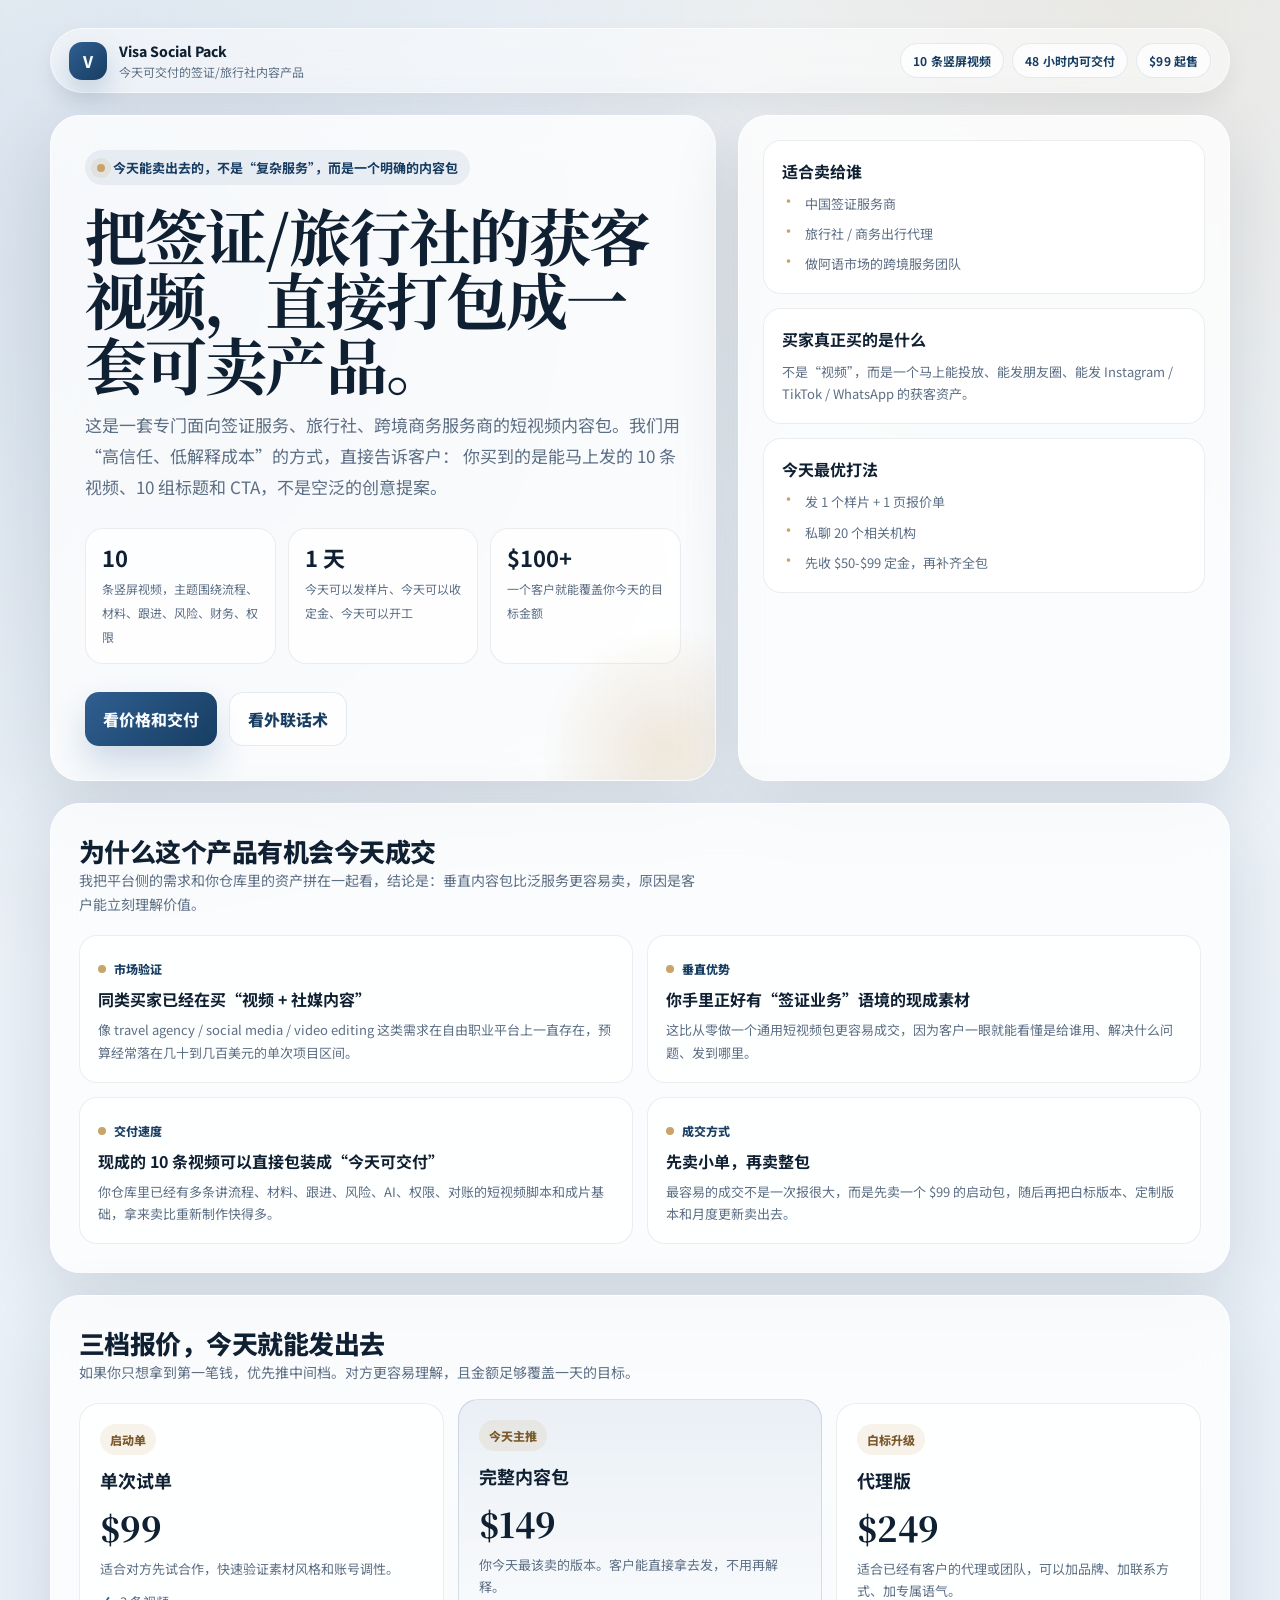
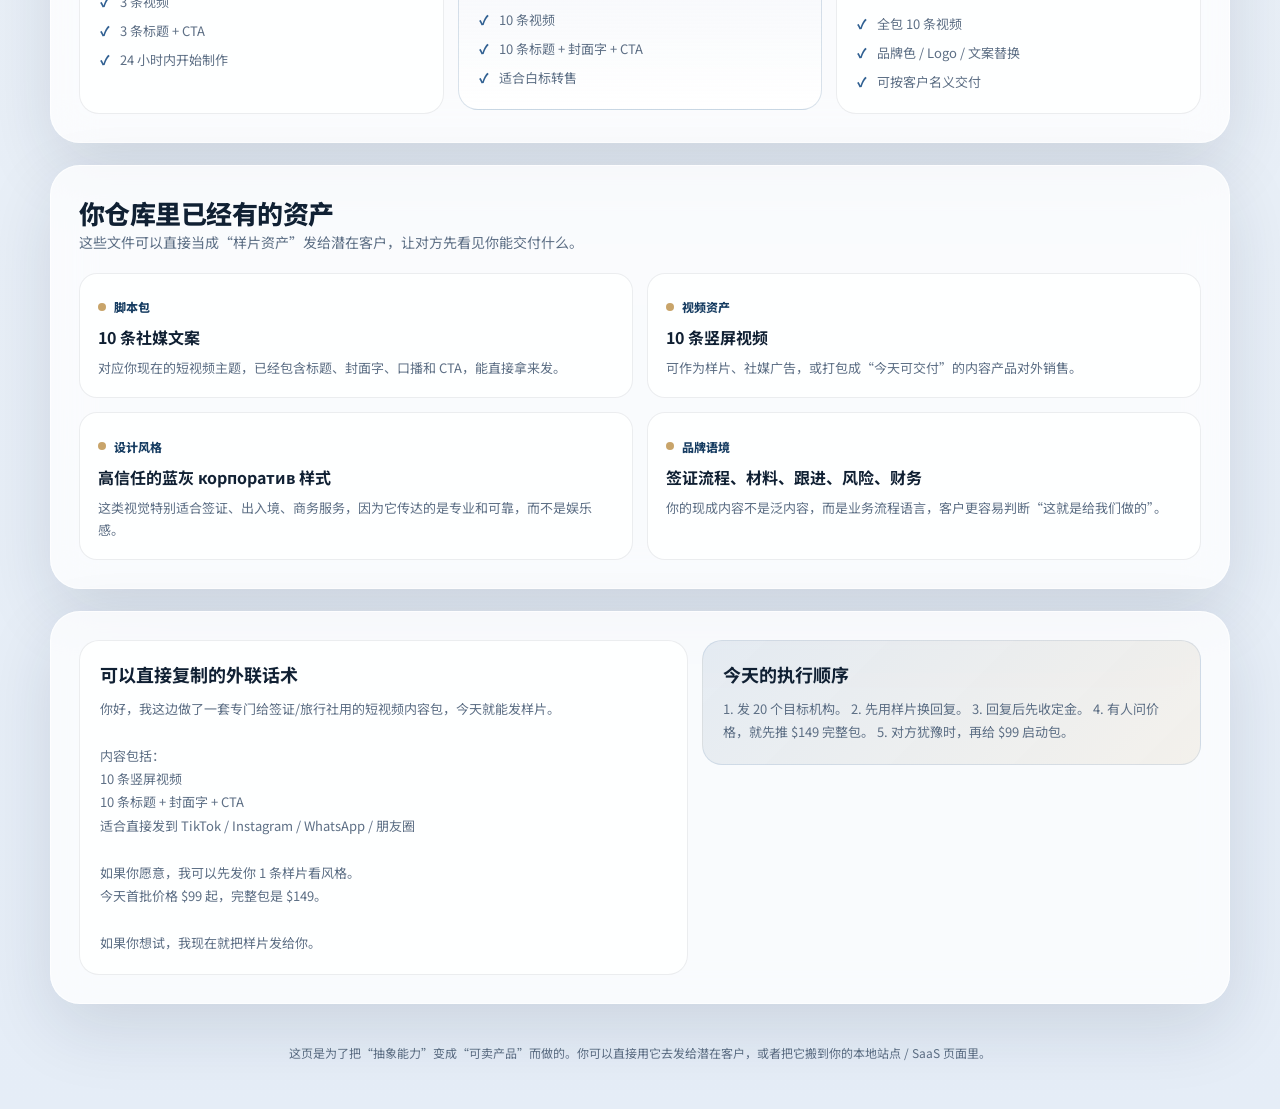
==== offer.html @ bb516061 "Public demo site" ====
<!doctype html>
<html lang="zh-CN">
  <head>
    <meta charset="UTF-8" />
    <meta name="viewport" content="width=device-width, initial-scale=1.0" />
    <title>今天可交付的签证/旅行社短视频包</title>
    <link rel="preconnect" href="https://fonts.googleapis.com" />
    <link rel="preconnect" href="https://fonts.gstatic.com" crossorigin />
    <link
      href="https://fonts.googleapis.com/css2?family=Noto+Sans+SC:wght@400;500;600;700;800&family=Noto+Serif+SC:wght@600;700;800&display=swap"
      rel="stylesheet"
    />
    <style>
      :root {
        --bg: #eef3f8;
        --bg-2: #e5edf7;
        --surface: rgba(255, 255, 255, 0.76);
        --surface-strong: #ffffff;
        --line: rgba(24, 45, 72, 0.12);
        --text: #102033;
        --muted: #5d6f85;
        --blue: #2f5f91;
        --blue-2: #173d62;
        --gold: #c8a46a;
        --gold-soft: rgba(200, 164, 106, 0.18);
        --shadow: 0 24px 70px rgba(18, 35, 58, 0.12);
        --radius-xl: 30px;
        --radius-lg: 22px;
        --radius-md: 16px;
        --radius-sm: 12px;
      }

      * {
        box-sizing: border-box;
      }

      html {
        scroll-behavior: smooth;
      }

      body {
        margin: 0;
        color: var(--text);
        font-family: "Noto Sans SC", system-ui, -apple-system, BlinkMacSystemFont, "Segoe UI", sans-serif;
        background:
          radial-gradient(circle at 10% 10%, rgba(47, 95, 145, 0.12), transparent 26%),
          radial-gradient(circle at 90% 0%, rgba(200, 164, 106, 0.14), transparent 22%),
          linear-gradient(180deg, var(--bg) 0%, var(--bg-2) 100%);
        min-height: 100vh;
        overflow-x: hidden;
      }

      body::before {
        content: "";
        position: fixed;
        inset: 0;
        pointer-events: none;
        background-image:
          linear-gradient(rgba(16, 32, 51, 0.02) 1px, transparent 1px),
          linear-gradient(90deg, rgba(16, 32, 51, 0.02) 1px, transparent 1px);
        background-size: 34px 34px;
        mask-image: linear-gradient(180deg, rgba(0, 0, 0, 0.12), transparent 70%);
      }

      .wrap {
        width: min(1180px, calc(100% - 32px));
        margin: 0 auto;
        padding: 28px 0 44px;
        position: relative;
        z-index: 1;
      }

      .topbar {
        display: flex;
        align-items: center;
        justify-content: space-between;
        gap: 16px;
        padding: 12px 18px;
        border: 1px solid rgba(255, 255, 255, 0.55);
        border-radius: 999px;
        background: rgba(255, 255, 255, 0.52);
        backdrop-filter: blur(18px);
        box-shadow: 0 10px 24px rgba(16, 32, 51, 0.06);
      }

      .brand {
        display: flex;
        align-items: center;
        gap: 12px;
        min-width: 0;
      }

      .brand-mark {
        width: 38px;
        height: 38px;
        border-radius: 13px;
        display: grid;
        place-items: center;
        color: #f8fbff;
        background: linear-gradient(135deg, var(--blue), var(--blue-2));
        box-shadow: 0 12px 28px rgba(47, 95, 145, 0.26);
        font-weight: 800;
      }

      .brand-copy h1 {
        margin: 0;
        font-size: 14px;
        font-weight: 800;
      }

      .brand-copy p {
        margin: 2px 0 0;
        font-size: 12px;
        color: var(--muted);
      }

      .badge-row {
        display: flex;
        flex-wrap: wrap;
        justify-content: flex-end;
        gap: 8px;
      }

      .badge {
        padding: 8px 12px;
        border-radius: 999px;
        font-size: 12px;
        font-weight: 700;
        letter-spacing: 0.01em;
        border: 1px solid rgba(47, 95, 145, 0.12);
        background: rgba(255, 255, 255, 0.72);
        color: var(--blue-2);
      }

      .hero {
        display: grid;
        grid-template-columns: 1.15fr 0.85fr;
        gap: 22px;
        margin-top: 22px;
      }

      .panel {
        border: 1px solid rgba(255, 255, 255, 0.7);
        background: var(--surface);
        backdrop-filter: blur(20px);
        border-radius: var(--radius-xl);
        box-shadow: var(--shadow);
      }

      .hero-main {
        padding: 34px;
        position: relative;
        overflow: hidden;
      }

      .hero-main::after {
        content: "";
        position: absolute;
        inset: auto -80px -100px auto;
        width: 260px;
        height: 260px;
        border-radius: 50%;
        background: radial-gradient(circle, rgba(200, 164, 106, 0.24), transparent 68%);
        pointer-events: none;
      }

      .eyebrow {
        display: inline-flex;
        align-items: center;
        gap: 8px;
        padding: 8px 12px;
        border-radius: 999px;
        background: rgba(47, 95, 145, 0.08);
        color: var(--blue-2);
        font-size: 13px;
        font-weight: 700;
      }

      .eyebrow-dot {
        width: 8px;
        height: 8px;
        border-radius: 50%;
        background: var(--gold);
        box-shadow: 0 0 0 6px rgba(200, 164, 106, 0.14);
      }

      h2 {
        margin: 18px 0 14px;
        font-family: "Noto Serif SC", serif;
        font-size: clamp(34px, 6vw, 62px);
        line-height: 1.04;
        letter-spacing: -0.03em;
      }

      .lede {
        margin: 0;
        max-width: 720px;
        font-size: 17px;
        line-height: 1.8;
        color: var(--muted);
      }

      .stat-row {
        display: grid;
        grid-template-columns: repeat(3, minmax(0, 1fr));
        gap: 12px;
        margin-top: 26px;
      }

      .stat {
        padding: 16px;
        border-radius: 18px;
        background: rgba(255, 255, 255, 0.75);
        border: 1px solid rgba(16, 32, 51, 0.08);
      }

      .stat strong {
        display: block;
        font-size: 22px;
        line-height: 1.1;
        margin-bottom: 6px;
      }

      .stat span {
        font-size: 12px;
        color: var(--muted);
      }

      .cta-row {
        display: flex;
        flex-wrap: wrap;
        gap: 12px;
        margin-top: 28px;
      }

      .btn {
        display: inline-flex;
        align-items: center;
        justify-content: center;
        gap: 10px;
        padding: 14px 18px;
        border-radius: 14px;
        text-decoration: none;
        font-weight: 800;
        transition: transform 0.2s ease, box-shadow 0.2s ease, background 0.2s ease;
      }

      .btn:hover {
        transform: translateY(-1px);
      }

      .btn-primary {
        color: #f8fbff;
        background: linear-gradient(135deg, var(--blue), var(--blue-2));
        box-shadow: 0 18px 34px rgba(47, 95, 145, 0.22);
      }

      .btn-secondary {
        color: var(--blue-2);
        background: rgba(255, 255, 255, 0.74);
        border: 1px solid rgba(47, 95, 145, 0.12);
      }

      .hero-side {
        padding: 24px;
        display: grid;
        gap: 14px;
        align-content: start;
      }

      .mini-card {
        padding: 18px;
        border-radius: 18px;
        background: var(--surface-strong);
        border: 1px solid rgba(16, 32, 51, 0.08);
      }

      .mini-card h3 {
        margin: 0 0 10px;
        font-size: 16px;
      }

      .mini-card p,
      .mini-card li {
        margin: 0;
        font-size: 13px;
        line-height: 1.7;
        color: var(--muted);
      }

      .mini-list {
        display: grid;
        gap: 8px;
        padding: 0;
        margin: 0;
        list-style: none;
      }

      .mini-list li {
        display: flex;
        gap: 10px;
        align-items: flex-start;
      }

      .mini-list li::before {
        content: "•";
        color: var(--gold);
        font-weight: 900;
        line-height: 1.2;
      }

      .section {
        margin-top: 22px;
        padding: 28px;
      }

      .section-head {
        display: flex;
        align-items: flex-end;
        justify-content: space-between;
        gap: 16px;
        margin-bottom: 18px;
      }

      .section-head h3 {
        margin: 0;
        font-size: 26px;
        font-weight: 800;
        letter-spacing: -0.02em;
      }

      .section-head p {
        margin: 0;
        max-width: 620px;
        color: var(--muted);
        line-height: 1.7;
        font-size: 14px;
      }

      .grid-2 {
        display: grid;
        grid-template-columns: repeat(2, minmax(0, 1fr));
        gap: 14px;
      }

      .feature {
        padding: 18px;
        border-radius: 18px;
        background: rgba(255, 255, 255, 0.78);
        border: 1px solid rgba(16, 32, 51, 0.08);
      }

      .feature .tag {
        display: inline-flex;
        align-items: center;
        gap: 8px;
        font-size: 12px;
        font-weight: 800;
        color: var(--blue-2);
        margin-bottom: 10px;
      }

      .feature .tag::before {
        content: "";
        width: 8px;
        height: 8px;
        border-radius: 50%;
        background: var(--gold);
      }

      .feature h4 {
        margin: 0 0 8px;
        font-size: 16px;
      }

      .feature p {
        margin: 0;
        color: var(--muted);
        font-size: 13px;
        line-height: 1.7;
      }

      .pricing {
        display: grid;
        grid-template-columns: repeat(3, minmax(0, 1fr));
        gap: 14px;
      }

      .price {
        padding: 20px;
        border-radius: 20px;
        background: rgba(255, 255, 255, 0.82);
        border: 1px solid rgba(16, 32, 51, 0.08);
        position: relative;
        overflow: hidden;
      }

      .price.featured {
        background: linear-gradient(180deg, rgba(47, 95, 145, 0.08), rgba(255, 255, 255, 0.96));
        border-color: rgba(47, 95, 145, 0.18);
        transform: translateY(-4px);
      }

      .price .label {
        display: inline-flex;
        padding: 7px 10px;
        border-radius: 999px;
        background: rgba(200, 164, 106, 0.14);
        color: #7b5a2d;
        font-size: 12px;
        font-weight: 800;
      }

      .price h4 {
        margin: 12px 0 6px;
        font-size: 18px;
      }

      .amount {
        font-family: "Noto Serif SC", serif;
        font-size: 34px;
        font-weight: 800;
        margin: 10px 0 6px;
      }

      .price p {
        margin: 0 0 12px;
        color: var(--muted);
        font-size: 13px;
        line-height: 1.7;
      }

      .price ul {
        margin: 0;
        padding: 0;
        list-style: none;
        display: grid;
        gap: 8px;
      }

      .price li {
        display: flex;
        gap: 10px;
        color: var(--muted);
        font-size: 13px;
        line-height: 1.6;
      }

      .price li::before {
        content: "✓";
        color: var(--blue);
        font-weight: 900;
      }

      .bottom {
        display: grid;
        grid-template-columns: 1.1fr 0.9fr;
        gap: 14px;
        align-items: start;
      }

      .script-box {
        padding: 20px;
        border-radius: 20px;
        background: rgba(255, 255, 255, 0.84);
        border: 1px solid rgba(16, 32, 51, 0.08);
      }

      .script-box h4 {
        margin: 0 0 10px;
        font-size: 18px;
      }

      .script-box pre {
        margin: 0;
        white-space: pre-wrap;
        font-family: inherit;
        color: var(--muted);
        font-size: 13px;
        line-height: 1.8;
      }

      .note {
        padding: 20px;
        border-radius: 20px;
        background: linear-gradient(135deg, rgba(47, 95, 145, 0.1), rgba(200, 164, 106, 0.12));
        border: 1px solid rgba(47, 95, 145, 0.12);
      }

      .note h4 {
        margin: 0 0 10px;
        font-size: 18px;
      }

      .note p {
        margin: 0;
        color: var(--muted);
        font-size: 13px;
        line-height: 1.8;
      }

      .footer {
        margin-top: 22px;
        padding: 18px 8px 4px;
        color: var(--muted);
        font-size: 12px;
        text-align: center;
      }

      @media (max-width: 980px) {
        .hero,
        .bottom,
        .pricing {
          grid-template-columns: 1fr;
        }

        .section-head,
        .topbar {
          flex-direction: column;
          align-items: flex-start;
        }

        .badge-row {
          justify-content: flex-start;
        }

        .stat-row,
        .grid-2 {
          grid-template-columns: 1fr;
        }
      }

      @media (max-width: 720px) {
        .wrap {
          width: min(100% - 20px, 1180px);
          padding-top: 14px;
        }

        .hero-main,
        .section,
        .hero-side {
          padding: 20px;
        }

        h2 {
          font-size: 34px;
        }

        .section-head h3 {
          font-size: 22px;
        }

        .btn {
          width: 100%;
        }

        .cta-row {
          display: grid;
        }
      }
    </style>
  </head>
  <body>
    <div class="wrap">
      <header class="topbar">
        <div class="brand">
          <div class="brand-mark">V</div>
          <div class="brand-copy">
            <h1>Visa Social Pack</h1>
            <p>今天可交付的签证/旅行社内容产品</p>
          </div>
        </div>
        <div class="badge-row">
          <div class="badge">10 条竖屏视频</div>
          <div class="badge">48 小时内可交付</div>
          <div class="badge">$99 起售</div>
        </div>
      </header>

      <section class="hero">
        <div class="panel hero-main">
          <div class="eyebrow"><span class="eyebrow-dot"></span> 今天能卖出去的，不是“复杂服务”，而是一个明确的内容包</div>
          <h2>把签证/旅行社的获客视频，直接打包成一套可卖产品。</h2>
          <p class="lede">
            这是一套专门面向签证服务、旅行社、跨境商务服务商的短视频内容包。我们用“高信任、低解释成本”的方式，直接告诉客户：
            你买到的是能马上发的 10 条视频、10 组标题和 CTA，不是空泛的创意提案。
          </p>

          <div class="stat-row">
            <div class="stat">
              <strong>10</strong>
              <span>条竖屏视频，主题围绕流程、材料、跟进、风险、财务、权限</span>
            </div>
            <div class="stat">
              <strong>1 天</strong>
              <span>今天可以发样片、今天可以收定金、今天可以开工</span>
            </div>
            <div class="stat">
              <strong>$100+</strong>
              <span>一个客户就能覆盖你今天的目标金额</span>
            </div>
          </div>

          <div class="cta-row">
            <a class="btn btn-primary" href="#pricing">看价格和交付</a>
            <a class="btn btn-secondary" href="#outreach">看外联话术</a>
          </div>
        </div>

        <aside class="panel hero-side">
          <div class="mini-card">
            <h3>适合卖给谁</h3>
            <ul class="mini-list">
              <li>中国签证服务商</li>
              <li>旅行社 / 商务出行代理</li>
              <li>做阿语市场的跨境服务团队</li>
            </ul>
          </div>
          <div class="mini-card">
            <h3>买家真正买的是什么</h3>
            <p>不是“视频”，而是一个马上能投放、能发朋友圈、能发 Instagram / TikTok / WhatsApp 的获客资产。</p>
          </div>
          <div class="mini-card">
            <h3>今天最优打法</h3>
            <ul class="mini-list">
              <li>发 1 个样片 + 1 页报价单</li>
              <li>私聊 20 个相关机构</li>
              <li>先收 $50-$99 定金，再补齐全包</li>
            </ul>
          </div>
        </aside>
      </section>

      <section class="panel section">
        <div class="section-head">
          <div>
            <h3>为什么这个产品有机会今天成交</h3>
            <p>我把平台侧的需求和你仓库里的资产拼在一起看，结论是：垂直内容包比泛服务更容易卖，原因是客户能立刻理解价值。</p>
          </div>
        </div>
        <div class="grid-2">
          <div class="feature">
            <div class="tag">市场验证</div>
            <h4>同类买家已经在买“视频 + 社媒内容”</h4>
            <p>像 travel agency / social media / video editing 这类需求在自由职业平台上一直存在，预算经常落在几十到几百美元的单次项目区间。</p>
          </div>
          <div class="feature">
            <div class="tag">垂直优势</div>
            <h4>你手里正好有“签证业务”语境的现成素材</h4>
            <p>这比从零做一个通用短视频包更容易成交，因为客户一眼就能看懂是给谁用、解决什么问题、发到哪里。</p>
          </div>
          <div class="feature">
            <div class="tag">交付速度</div>
            <h4>现成的 10 条视频可以直接包装成“今天可交付”</h4>
            <p>你仓库里已经有多条讲流程、材料、跟进、风险、AI、权限、对账的短视频脚本和成片基础，拿来卖比重新制作快得多。</p>
          </div>
          <div class="feature">
            <div class="tag">成交方式</div>
            <h4>先卖小单，再卖整包</h4>
            <p>最容易的成交不是一次报很大，而是先卖一个 $99 的启动包，随后再把白标版本、定制版本和月度更新卖出去。</p>
          </div>
        </div>
      </section>

      <section id="pricing" class="panel section">
        <div class="section-head">
          <div>
            <h3>三档报价，今天就能发出去</h3>
            <p>如果你只想拿到第一笔钱，优先推中间档。对方更容易理解，且金额足够覆盖一天的目标。</p>
          </div>
        </div>

        <div class="pricing">
          <div class="price">
            <span class="label">启动单</span>
            <h4>单次试单</h4>
            <div class="amount">$99</div>
            <p>适合对方先试合作，快速验证素材风格和账号调性。</p>
            <ul>
              <li>3 条视频</li>
              <li>3 条标题 + CTA</li>
              <li>24 小时内开始制作</li>
            </ul>
          </div>

          <div class="price featured">
            <span class="label">今天主推</span>
            <h4>完整内容包</h4>
            <div class="amount">$149</div>
            <p>你今天最该卖的版本。客户能直接拿去发，不用再解释。</p>
            <ul>
              <li>10 条视频</li>
              <li>10 条标题 + 封面字 + CTA</li>
              <li>适合白标转售</li>
            </ul>
          </div>

          <div class="price">
            <span class="label">白标升级</span>
            <h4>代理版</h4>
            <div class="amount">$249</div>
            <p>适合已经有客户的代理或团队，可以加品牌、加联系方式、加专属语气。</p>
            <ul>
              <li>全包 10 条视频</li>
              <li>品牌色 / Logo / 文案替换</li>
              <li>可按客户名义交付</li>
            </ul>
          </div>
        </div>
      </section>

      <section class="panel section">
        <div class="section-head">
          <div>
            <h3>你仓库里已经有的资产</h3>
            <p>这些文件可以直接当成“样片资产”发给潜在客户，让对方先看见你能交付什么。</p>
          </div>
        </div>

        <div class="grid-2">
          <div class="feature">
            <div class="tag">脚本包</div>
            <h4>10 条社媒文案</h4>
            <p>对应你现在的短视频主题，已经包含标题、封面字、口播和 CTA，能直接拿来发。</p>
          </div>
          <div class="feature">
            <div class="tag">视频资产</div>
            <h4>10 条竖屏视频</h4>
            <p>可作为样片、社媒广告，或打包成“今天可交付”的内容产品对外销售。</p>
          </div>
          <div class="feature">
            <div class="tag">设计风格</div>
            <h4>高信任的蓝灰 корпоратив 样式</h4>
            <p>这类视觉特别适合签证、出入境、商务服务，因为它传达的是专业和可靠，而不是娱乐感。</p>
          </div>
          <div class="feature">
            <div class="tag">品牌语境</div>
            <h4>签证流程、材料、跟进、风险、财务</h4>
            <p>你的现成内容不是泛内容，而是业务流程语言，客户更容易判断“这就是给我们做的”。</p>
          </div>
        </div>
      </section>

      <section id="outreach" class="panel section bottom">
        <div class="script-box">
          <h4>可以直接复制的外联话术</h4>
          <pre>你好，我这边做了一套专门给签证/旅行社用的短视频内容包，今天就能发样片。

内容包括：
10 条竖屏视频
10 条标题 + 封面字 + CTA
适合直接发到 TikTok / Instagram / WhatsApp / 朋友圈

如果你愿意，我可以先发你 1 条样片看风格。
今天首批价格 $99 起，完整包是 $149。

如果你想试，我现在就把样片发给你。</pre>
        </div>

        <div class="note">
          <h4>今天的执行顺序</h4>
          <p>
            1. 发 20 个目标机构。 2. 先用样片换回复。 3. 回复后先收定金。 4. 有人问价格，就先推 $149 完整包。 5.
            对方犹豫时，再给 $99 启动包。
          </p>
        </div>
      </section>

      <div class="footer">
        这页是为了把“抽象能力”变成“可卖产品”而做的。你可以直接用它去发给潜在客户，或者把它搬到你的本地站点 / SaaS 页面里。
      </div>
    </div>
  </body>
</html>
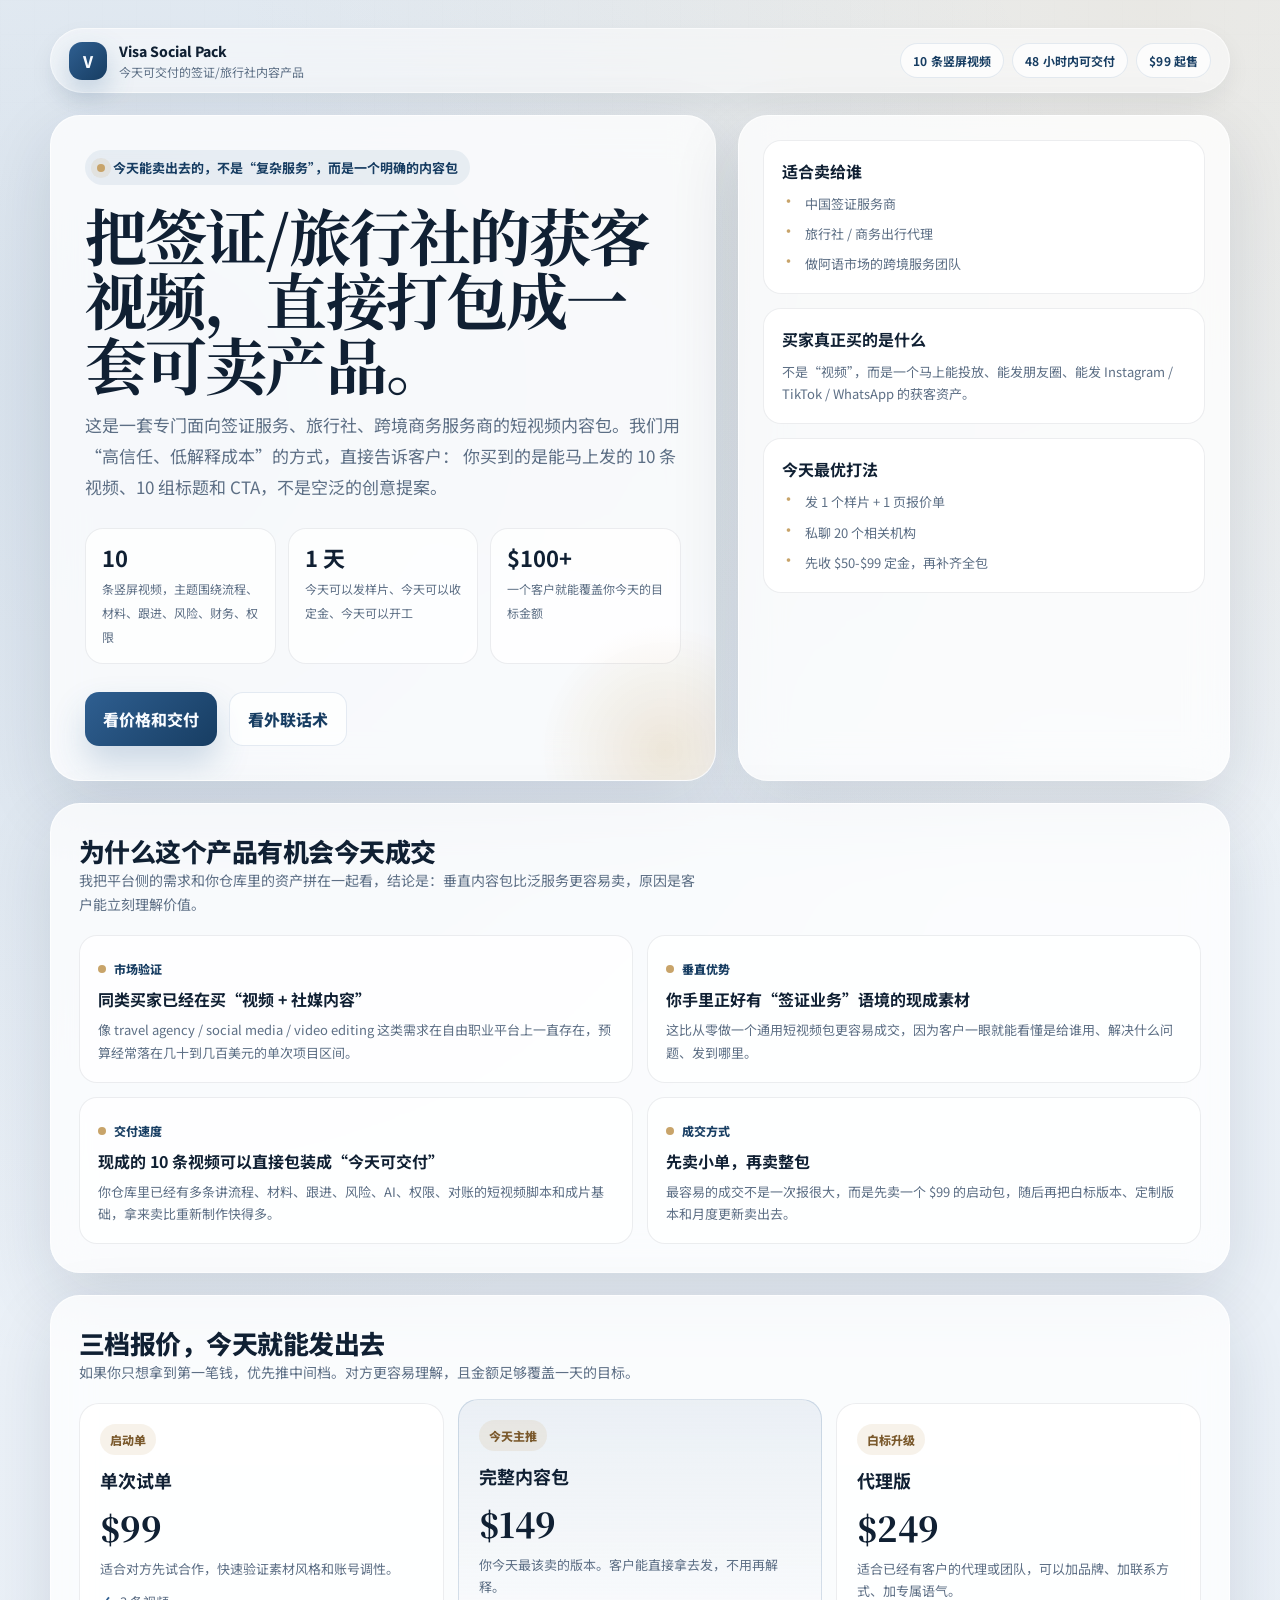
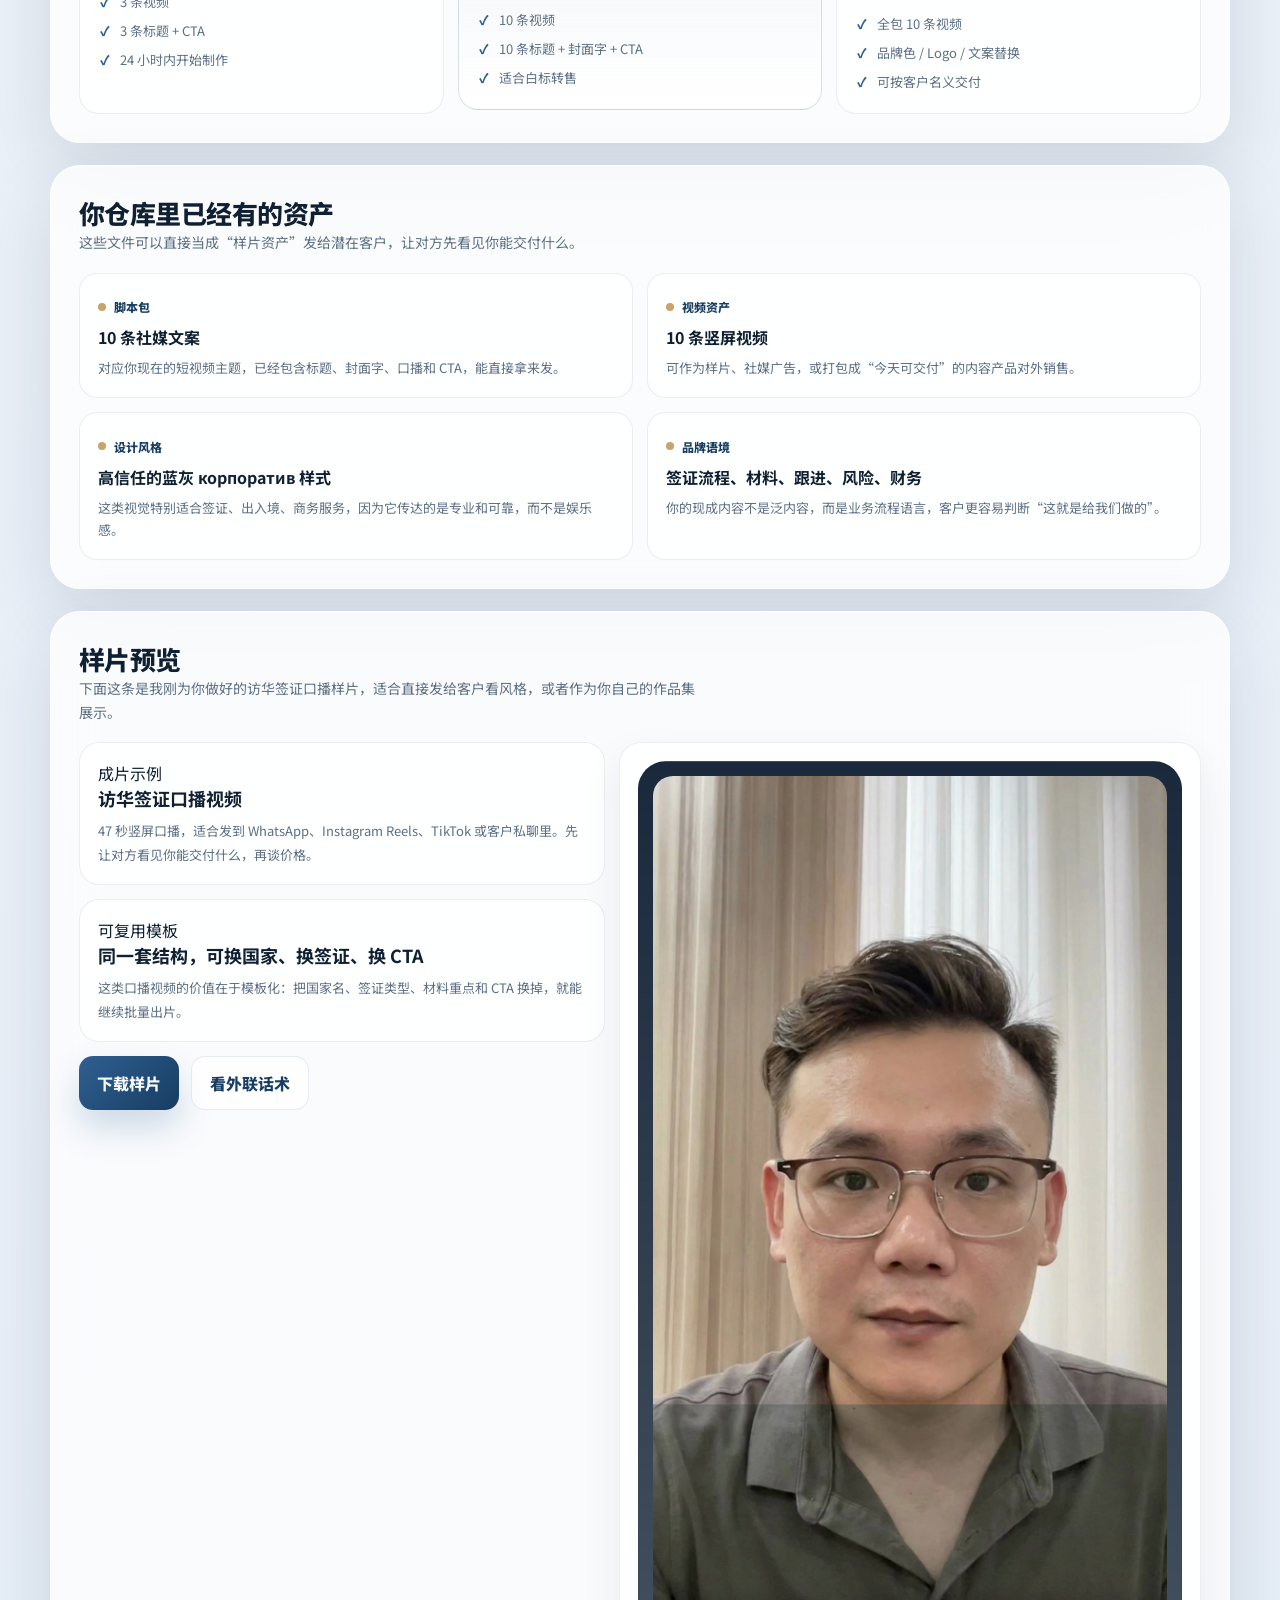
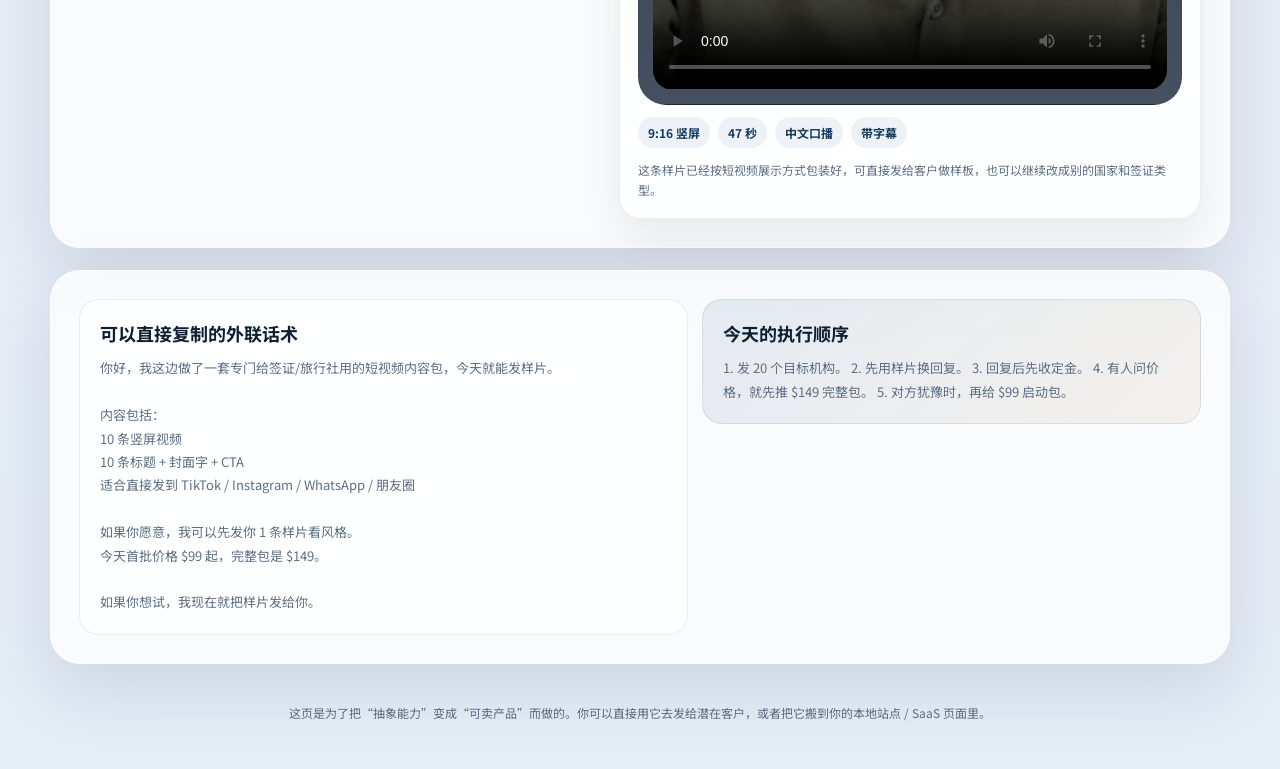
==== commit 9aeb164e: "add visa video sample" ====
--- a/offer.html
+++ b/offer.html
@@ -499,6 +499,90 @@
         line-height: 1.8;
       }
 
+      .sample-grid {
+        display: grid;
+        grid-template-columns: 0.95fr 1.05fr;
+        gap: 14px;
+        align-items: start;
+      }
+
+      .sample-copy {
+        display: grid;
+        gap: 14px;
+      }
+
+      .sample-clip {
+        padding: 18px;
+        border-radius: 20px;
+        background: rgba(255, 255, 255, 0.84);
+        border: 1px solid rgba(16, 32, 51, 0.08);
+      }
+
+      .sample-clip h4 {
+        margin: 0 0 8px;
+        font-size: 18px;
+      }
+
+      .sample-clip p {
+        margin: 0;
+        color: var(--muted);
+        font-size: 13px;
+        line-height: 1.8;
+      }
+
+      .sample-actions {
+        display: flex;
+        flex-wrap: wrap;
+        gap: 12px;
+      }
+
+      .sample-video {
+        padding: 18px;
+        border-radius: 22px;
+        background: rgba(255, 255, 255, 0.84);
+        border: 1px solid rgba(16, 32, 51, 0.08);
+        box-shadow: 0 18px 40px rgba(16, 32, 51, 0.08);
+      }
+
+      .phone-frame {
+        padding: 14px;
+        border-radius: 28px;
+        background: linear-gradient(180deg, rgba(16, 32, 51, 0.96), rgba(16, 32, 51, 0.78));
+        border: 1px solid rgba(16, 32, 51, 0.08);
+      }
+
+      .phone-frame video {
+        display: block;
+        width: 100%;
+        aspect-ratio: 9 / 16;
+        object-fit: cover;
+        border-radius: 20px;
+        background: #000;
+      }
+
+      .sample-meta {
+        display: flex;
+        flex-wrap: wrap;
+        gap: 8px;
+        margin-top: 12px;
+      }
+
+      .sample-meta span {
+        padding: 7px 10px;
+        border-radius: 999px;
+        background: rgba(47, 95, 145, 0.08);
+        color: var(--blue-2);
+        font-size: 12px;
+        font-weight: 700;
+      }
+
+      .sample-caption {
+        margin: 12px 0 0;
+        color: var(--muted);
+        font-size: 12px;
+        line-height: 1.7;
+      }
+
       .footer {
         margin-top: 22px;
         padding: 18px 8px 4px;
@@ -525,7 +609,8 @@
         }
 
         .stat-row,
-        .grid-2 {
+        .grid-2,
+        .sample-grid {
           grid-template-columns: 1fr;
         }
       }
@@ -555,6 +640,10 @@
         }
 
         .cta-row {
+          display: grid;
+        }
+
+        .sample-actions {
           display: grid;
         }
       }
@@ -741,6 +830,59 @@
         </div>
       </section>
 
+      <section class="panel section">
+        <div class="section-head">
+          <div>
+            <h3>样片预览</h3>
+            <p>下面这条是我刚为你做好的访华签证口播样片，适合直接发给客户看风格，或者作为你自己的作品集展示。</p>
+          </div>
+        </div>
+
+        <div class="sample-grid">
+          <div class="sample-copy">
+            <div class="sample-clip">
+              <div class="tag">成片示例</div>
+              <h4>访华签证口播视频</h4>
+              <p>
+                47 秒竖屏口播，适合发到 WhatsApp、Instagram Reels、TikTok 或客户私聊里。先让对方看见你能交付什么，再谈价格。
+              </p>
+            </div>
+
+            <div class="sample-clip">
+              <div class="tag">可复用模板</div>
+              <h4>同一套结构，可换国家、换签证、换 CTA</h4>
+              <p>
+                这类口播视频的价值在于模板化：把国家名、签证类型、材料重点和 CTA 换掉，就能继续批量出片。
+              </p>
+            </div>
+
+            <div class="sample-actions">
+              <a class="btn btn-primary" href="assets/china-visa-leadgen.mp4" download>下载样片</a>
+              <a class="btn btn-secondary" href="#outreach">看外联话术</a>
+            </div>
+          </div>
+
+          <div class="sample-video">
+            <div class="phone-frame">
+              <video controls playsinline preload="metadata" poster="assets/china-visa-leadgen-preview.png">
+                <source src="assets/china-visa-leadgen.mp4" type="video/mp4" />
+                <track kind="captions" src="assets/china-visa-leadgen.vtt" srclang="zh" label="中文" default />
+                你的浏览器不支持视频播放。
+              </video>
+            </div>
+            <div class="sample-meta">
+              <span>9:16 竖屏</span>
+              <span>47 秒</span>
+              <span>中文口播</span>
+              <span>带字幕</span>
+            </div>
+            <p class="sample-caption">
+              这条样片已经按短视频展示方式包装好，可直接发给客户做样板，也可以继续改成别的国家和签证类型。
+            </p>
+          </div>
+        </div>
+      </section>
+
       <section id="outreach" class="panel section bottom">
         <div class="script-box">
           <h4>可以直接复制的外联话术</h4>
